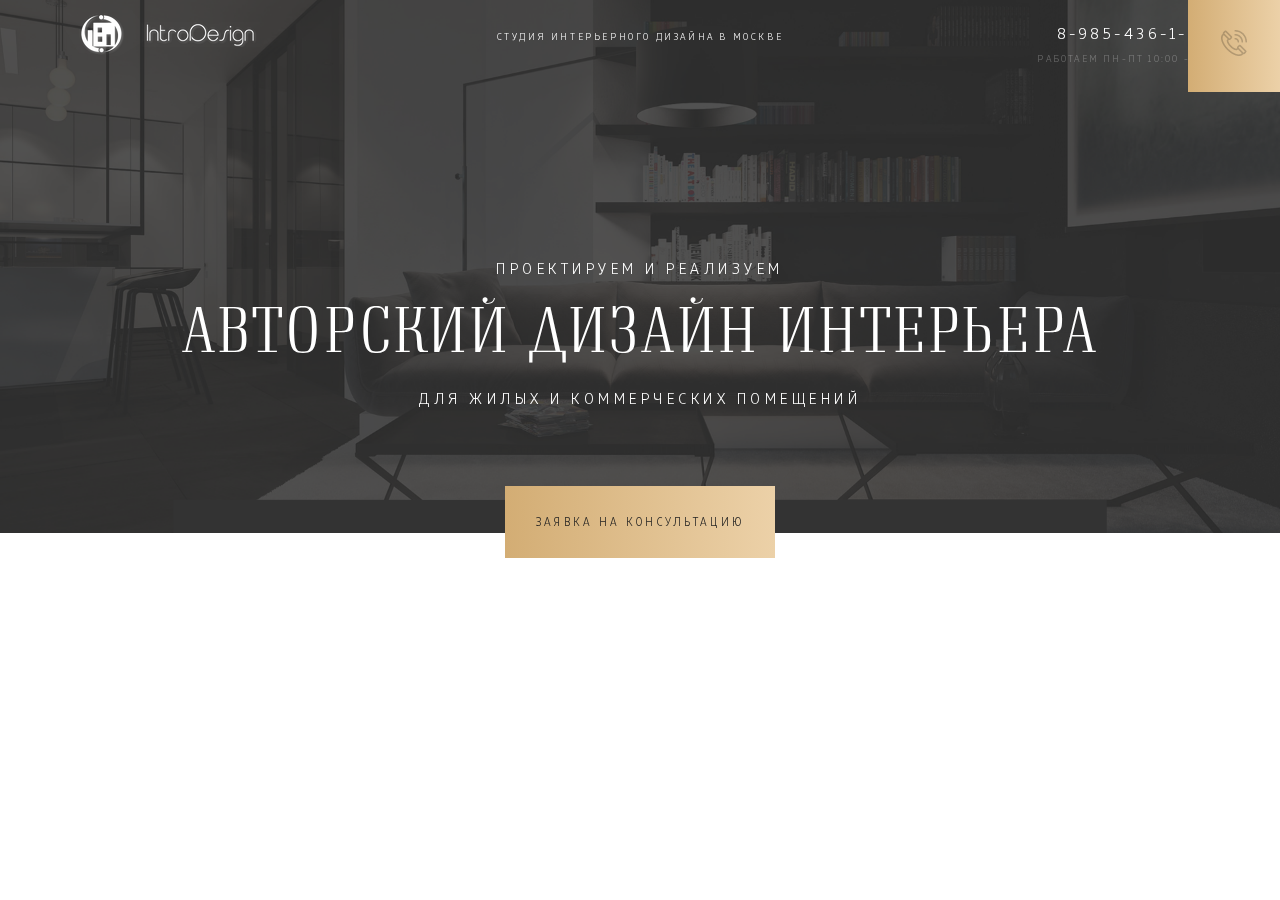
==== index.html @ 3e5c8cdc "Add files via upload" ====
<!DOCTYPE html>
<html lang="ru">
<head>
	<meta charset="UTF-8">
	<meta http-equiv="X-UA-Compatible" content="IE=edge">
	<meta name="viewport" content="width=device-width, initial-scale=1">
	<link rel="stylesheet" type="text/css" href="css/libs.min.css">
	<link rel="stylesheet" type="text/css" href="css/fonts.css">
	<link rel="stylesheet" type="text/css" href="css/main.css">  
    <title>Introdiz</title> 
    <!-- HTML5 Shim and Respond.js for IE8 support of HTML5 elements and media queries -->  
    <!-- Предупреждение: Respond.js не работает при просмотре страницы через файл:// -->  
    <!--[if lt IE 9]>
	<script src="https://oss.maxcdn.com/html5shiv/3.7.3/html5shiv.min.js"></script >
    <script src="https://oss.maxcdn.com/respond/1.4.2/respond.min.js"></script>
    <![endif]-->  
</head>
<body>
	
	<header class="header container-fluid">
		<div class="header__feedback">
			<a href="#">
				<img src="img/phone_icon.png" alt="Связь">
			</a>
		</div>
		<div class="container">
			<div class="row justify-content-between">
				<div class="col-md-3">
					<div class="header__logo">
						<img src="img/logo.png" alt="Логотип">
					</div>
				</div>
				<div class="col-md-4">
					<div class="header__company">
						<p>Студия интерьерного дизайна в Москве</p>
					</div>
				</div>
				<div class="col-md-3">
					<div class="header__info">
						<p class="header__info-phone">8-985-436-1-888</p>
						<p class="header__info-text">Работаем ПН-ПТ 10:00 - 19:00</p>
					</div>
				</div>
			</div>
		</div>
	</header>
	<main class="main">
		
		<section class="design">
			<div class="mask"></div>
			<div class="design__text">
				<p>Проектируем и реализуем</p>
				<h1>авторский дизайн интерьера</h1>
				<p>для жилых  и коммерческих  помещений</p>
				<a href="#">Заявка на консультацию</a>
			</div>
			<div class="design__slider">
				<div class="design__slider-item">
					<img src="img/slide-05.png" alt="Слайдер">
				</div>
				<div class="design__slider-item">
					<img src="img/slide-04.png" alt="Слайдер">
				</div>
				<div class="design__slider-item">
					<img src="img/slide-03.png" alt="Слайдер">
				</div>
				<div class="design__slider-item">
					<img src="img/slide-02.png" alt="Слайдер">
				</div>
				<div class="design__slider-item">
					<img src="img/slide-01.png" alt="Слайдер">
				</div>
			</div>
			
		</section>
	</main>
	<script src="js/libs.min.js"></script>
  	<script src="js/common.js"></script>
    <script>
    	new WOW().init();
    </script>
</body>
</html>
---- css/fonts.css ----
@font-face {
    font-family: 'neumannregular';
    src: url('../fonts/td-neumann-webfont.woff2') format('woff2'),
         url('../fonts/td-neumann-webfont.woff') format('woff'),
         url('../fonts/td-neumann-webfont.ttf') format('truetype');
    font-weight: normal;
    font-style: normal;

}

@font-face {
    font-family: 'neumannregular';
    src: url("../fonts/TD-Neumann.otf") format("opentype");
    font-weight: normal;
    font-style: normal;
}

@font-face {
    font-family: 'muller';
    src: url('../fonts/ofont.ru_Muller.ttf') format('truetype');
    font-weight: normal;
    font-style: normal;

}
---- css/main.css ----
/*Переменные начало
===================================================*/
/*Переменные конец
===================================================*/
body {
  font-family: 'muller', sans-serif;
  font-weight: 400;
}
/*Базовые настройки начало
===================================================*/
h1,
.h1,
h2,
.h2,
h3,
.h3,
h4,
.h4,
h5,
.h5,
h6,
.h6 {
  font-family: 'neumannregular', sans-serif;
}
h1,
.h1 {
  font-size: 52px;
  text-transform: uppercase;
}
h2,
.h2 {
  font-size: 32px;
}
h3,
.h3 {
  font-size: 24px;
}
h4,
.h4 {
  font-size: 25px;
}
h5,
.h5 {
  font-size: 12px;
}
h6,
.h6 {
  font-size: 16px;
}
.mask {
  position: absolute;
  width: 100%;
  height: 100%;
  left: 0;
  top: 0;
  background: rgba(0, 0, 0, 0.8);
}
/*ОБРАТНАЯ СВЯЗЬ
========================================================================*/
/*HEADER начало
========================================================================*/
.header {
  position: fixed;
  left: 0;
  top: 0;
  padding-top: 10px;
  color: #ffffff;
  z-index: 10;
}
.header__feedback {
  position: absolute;
  top: 0;
  right: 0;
}
.header__feedback a {
  display: block;
  position: relative;
  padding: 30px 33px;
  z-index: 100;
  background: -webkit-gradient(linear, left top, right top, from(#d3ad74), to(#ecd1a8));
  background: -webkit-linear-gradient(left, #d3ad74 0%, #ecd1a8 100%);
  background: -o-linear-gradient(left, #d3ad74 0%, #ecd1a8 100%);
  background: linear-gradient(to right, #d3ad74 0%, #ecd1a8 100%);
}
.header__feedback a:hover {
  background: -webkit-gradient(linear, left top, right top, from(#d3ad74), to(#d3ad74));
  background: -webkit-linear-gradient(left, #d3ad74 0%, #d3ad74 100%);
  background: -o-linear-gradient(left, #d3ad74 0%, #d3ad74 100%);
  background: linear-gradient(to right, #d3ad74 0%, #d3ad74 100%);
}
.header__logo {
  display: -webkit-box;
  display: -webkit-flex;
  display: -ms-flexbox;
  display: flex;
  -webkit-box-align: center;
  -webkit-align-items: center;
      -ms-flex-align: center;
          align-items: center;
}
.header__company {
  padding-top: 19px;
  font-size: 10px;
  text-align: center;
  text-transform: uppercase;
  letter-spacing: 2.6px;
}
.header__info {
  padding-top: 10px;
  text-align: right;
}
.header__info-phone {
  font-size: 17px;
  text-transform: uppercase;
  letter-spacing: 3.5px;
}
.header__info-text {
  padding-top: 5px;
  font-size: 10px;
  opacity: 0.3;
  text-transform: uppercase;
  letter-spacing: 2.2px;
  color: #f8f8f8;
}
/*HEADER конец
===================================================*/
/*MAIN начало
===================================================*/
.design {
  position: relative;
}
.design__text {
  position: absolute;
  padding-top: 256px;
  width: 100%;
  height: 100%;
  top: 0;
  height: 0;
  text-align: center;
  color: #ffffff;
  z-index: 100;
}
.design__text p {
  margin-bottom: 18px;
  font-size: 16px;
  font-weight: 400;
  text-transform: uppercase;
  letter-spacing: 4.5px;
}
.design__text h1 {
  margin-bottom: 26px;
  letter-spacing: 2.2px;
}
.design__text a {
  display: inline-block;
  margin-top: 58px;
  padding: 27px 31px;
  background: -webkit-gradient(linear, left top, right top, from(#d3ad74), to(#ecd1a8));
  background: -webkit-linear-gradient(left, #d3ad74 0%, #ecd1a8 100%);
  background: -o-linear-gradient(left, #d3ad74 0%, #ecd1a8 100%);
  background: linear-gradient(to right, #d3ad74 0%, #ecd1a8 100%);
  color: #1f1f1f;
  font-size: 12px;
  text-transform: uppercase;
  letter-spacing: 3.3px;
}
.design__text a:hover {
  background: -webkit-gradient(linear, left top, right top, from(#d3ad74), to(#d3ad74));
  background: -webkit-linear-gradient(left, #d3ad74 0%, #d3ad74 100%);
  background: -o-linear-gradient(left, #d3ad74 0%, #d3ad74 100%);
  background: linear-gradient(to right, #d3ad74 0%, #d3ad74 100%);
}
.design__slider {
  width: 100%;
}
/*MAIN конец
===================================================*/
/*Базовые настройки конец
===================================================*/
/*MEDIA-запросы начало
===============================================================================*/
@media (min-width: 1200px) {
  .container {
    max-width: 1200px!important;
  }
}
/*MEDIA-запросы конец
===============================================================================*/
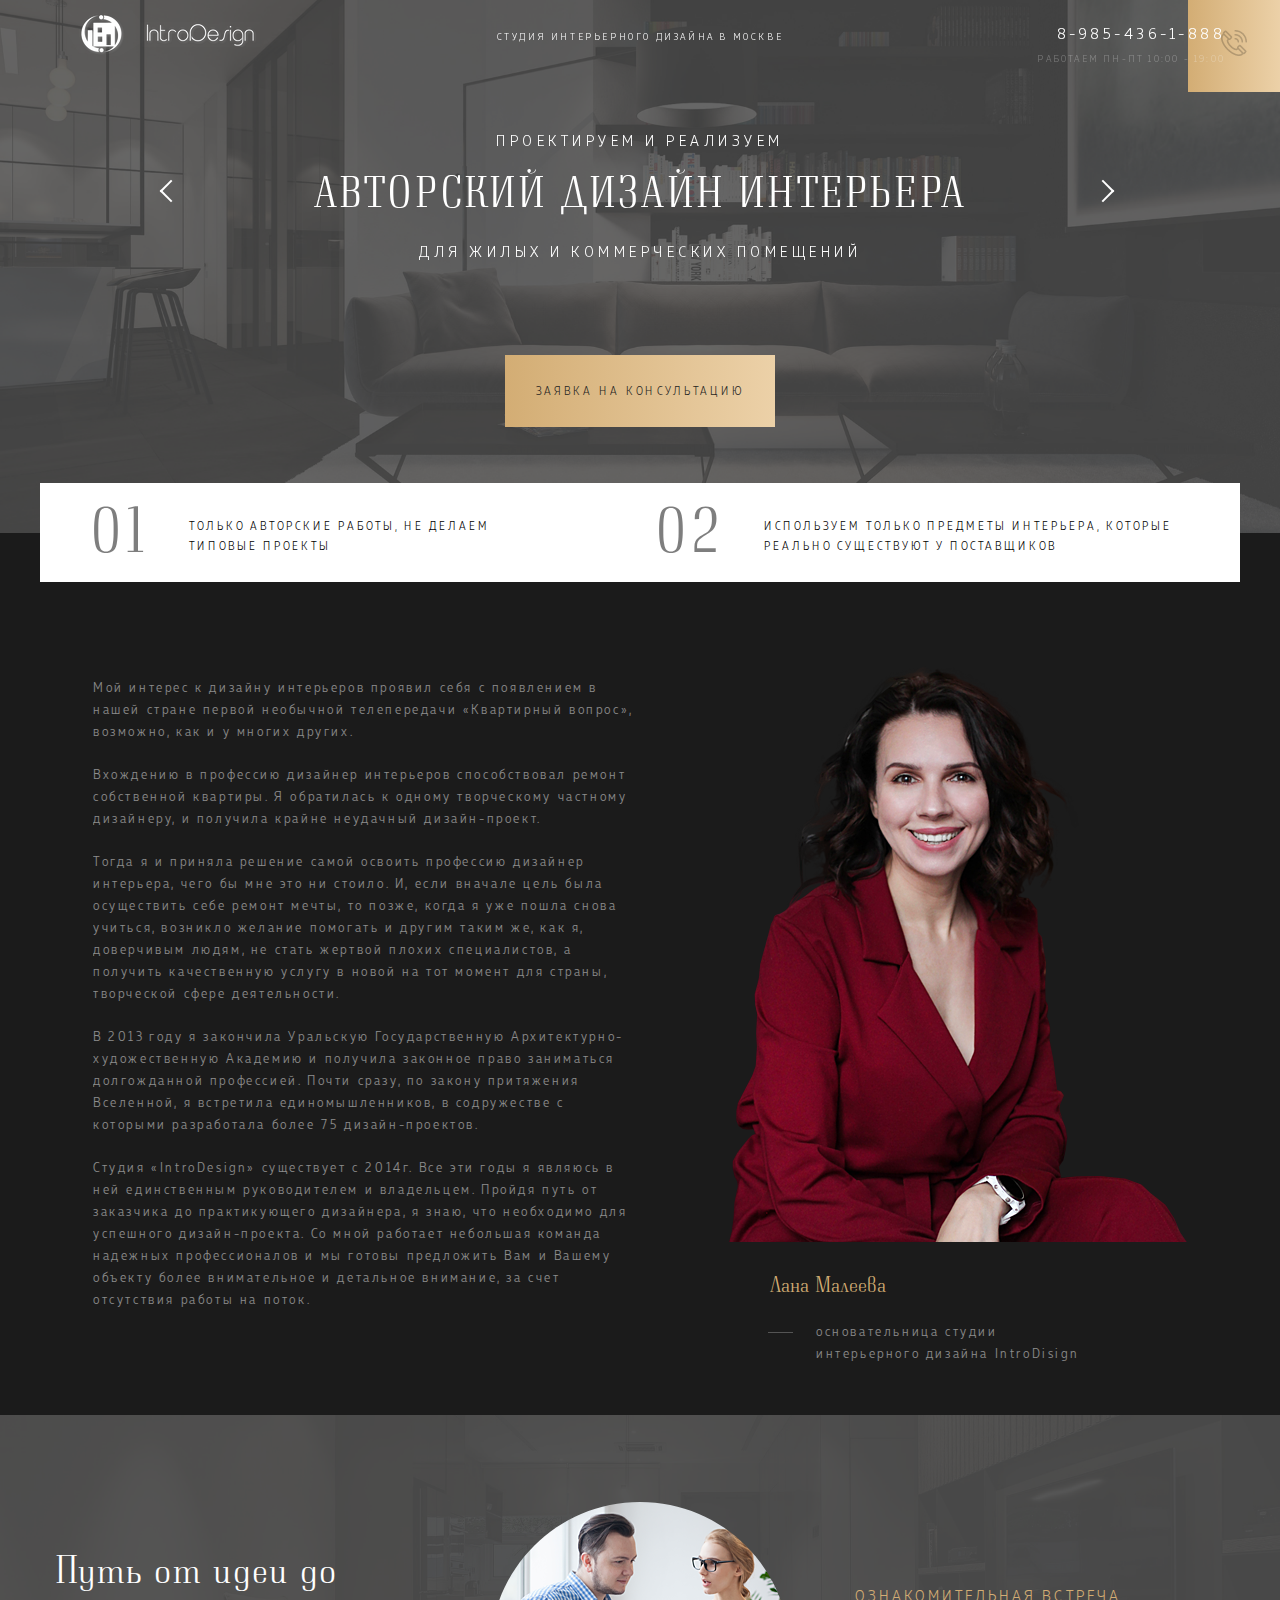
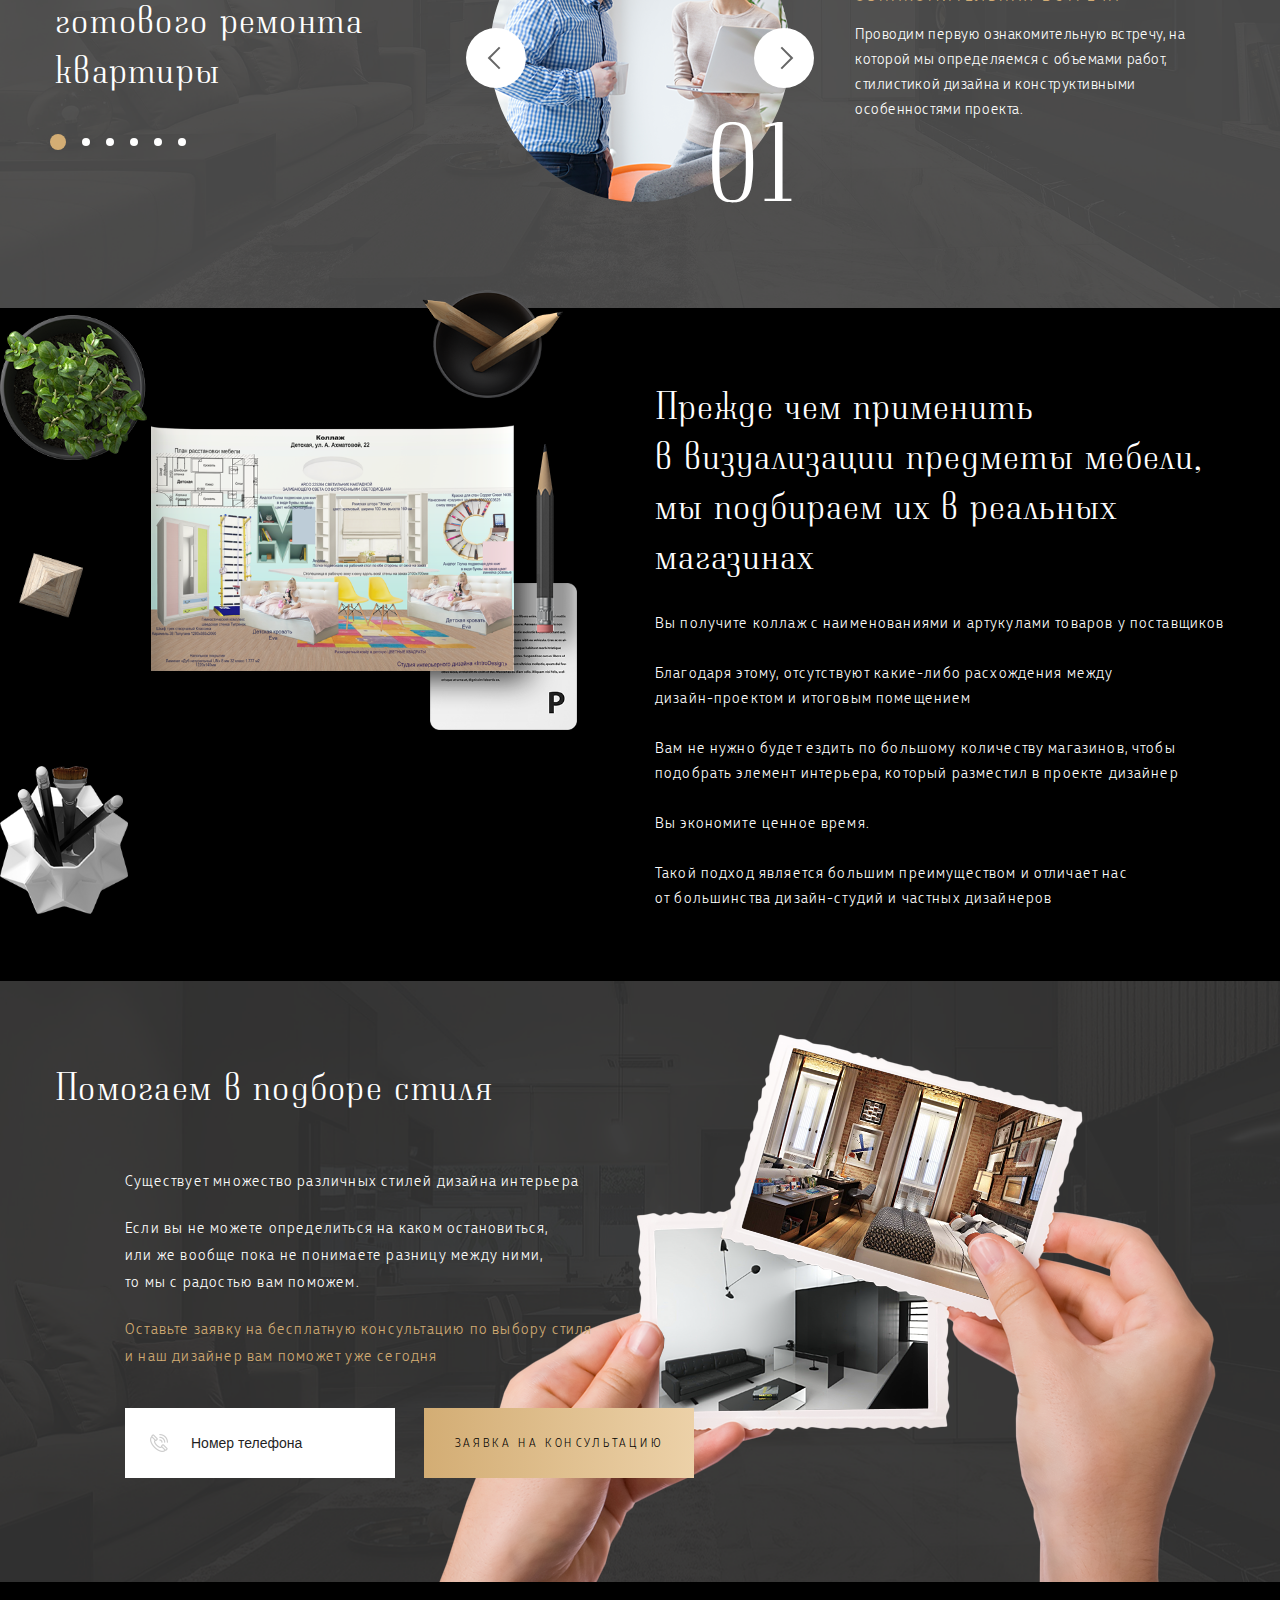
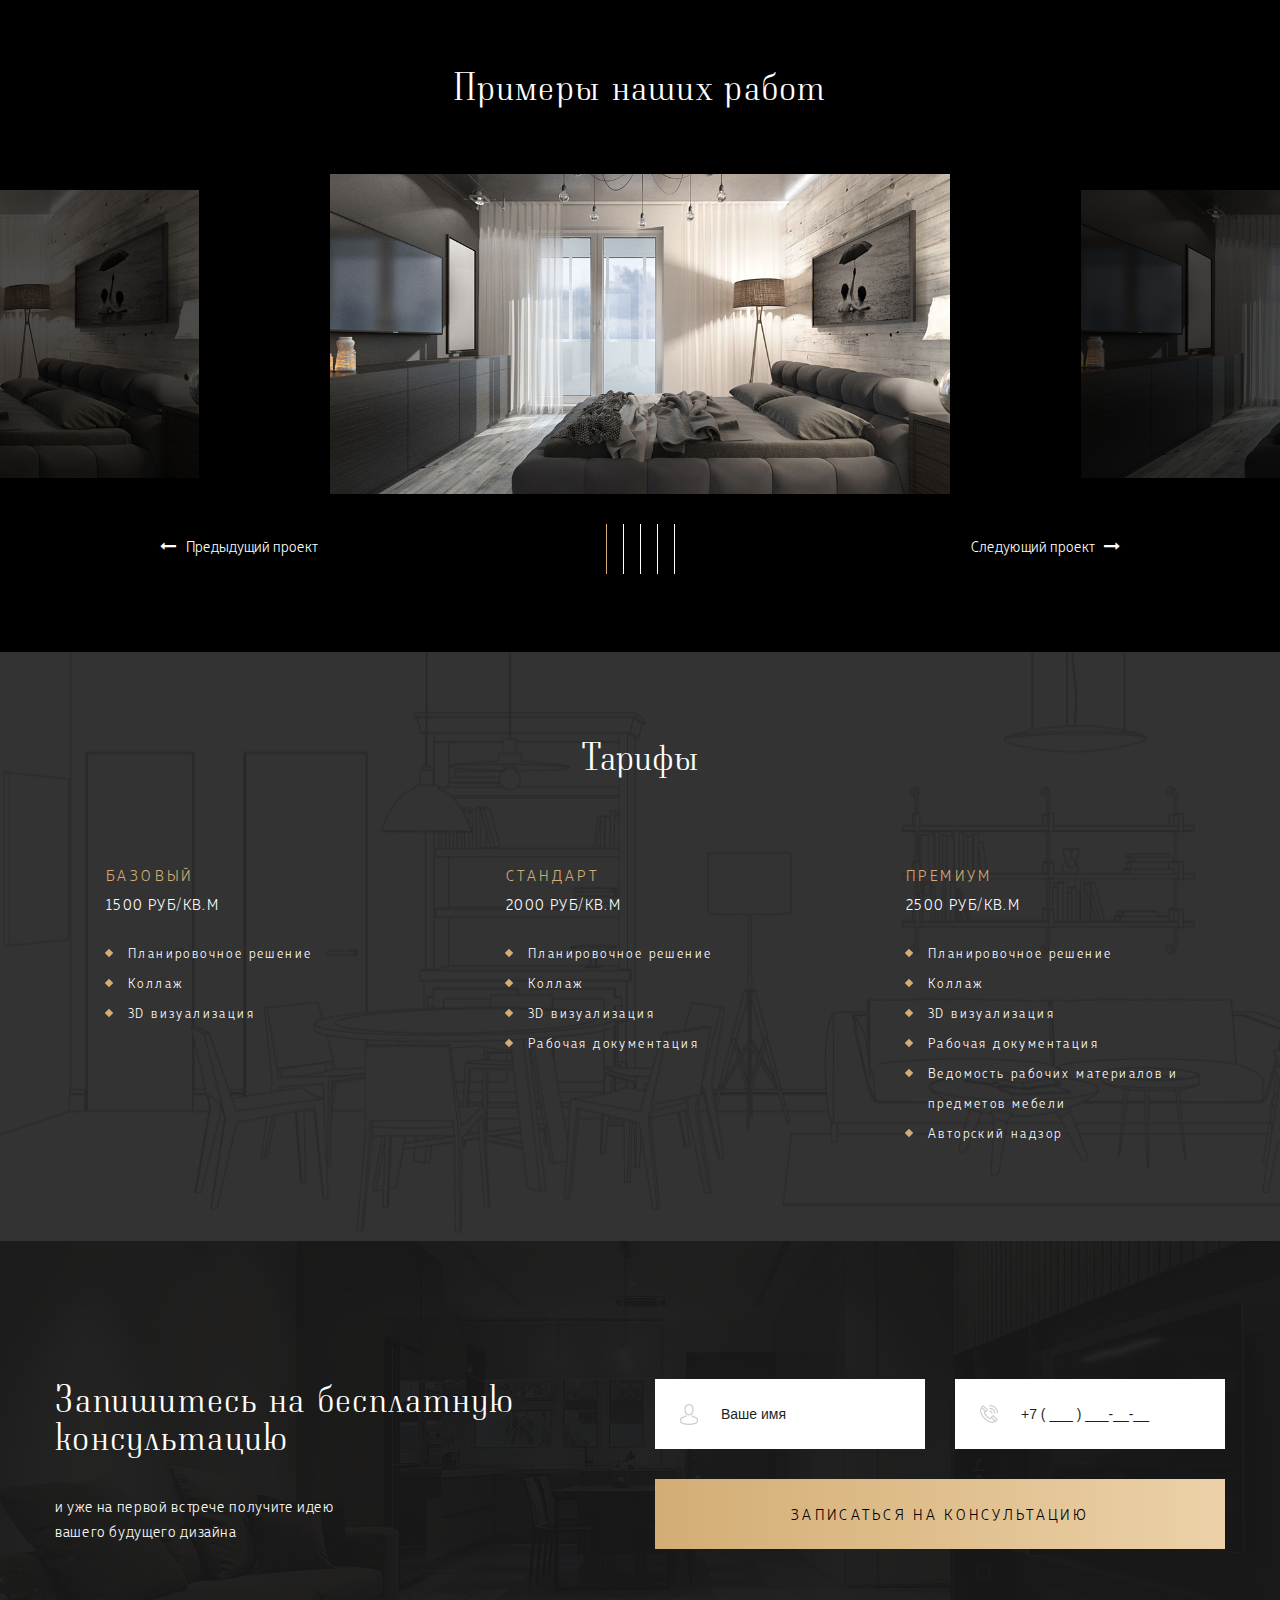
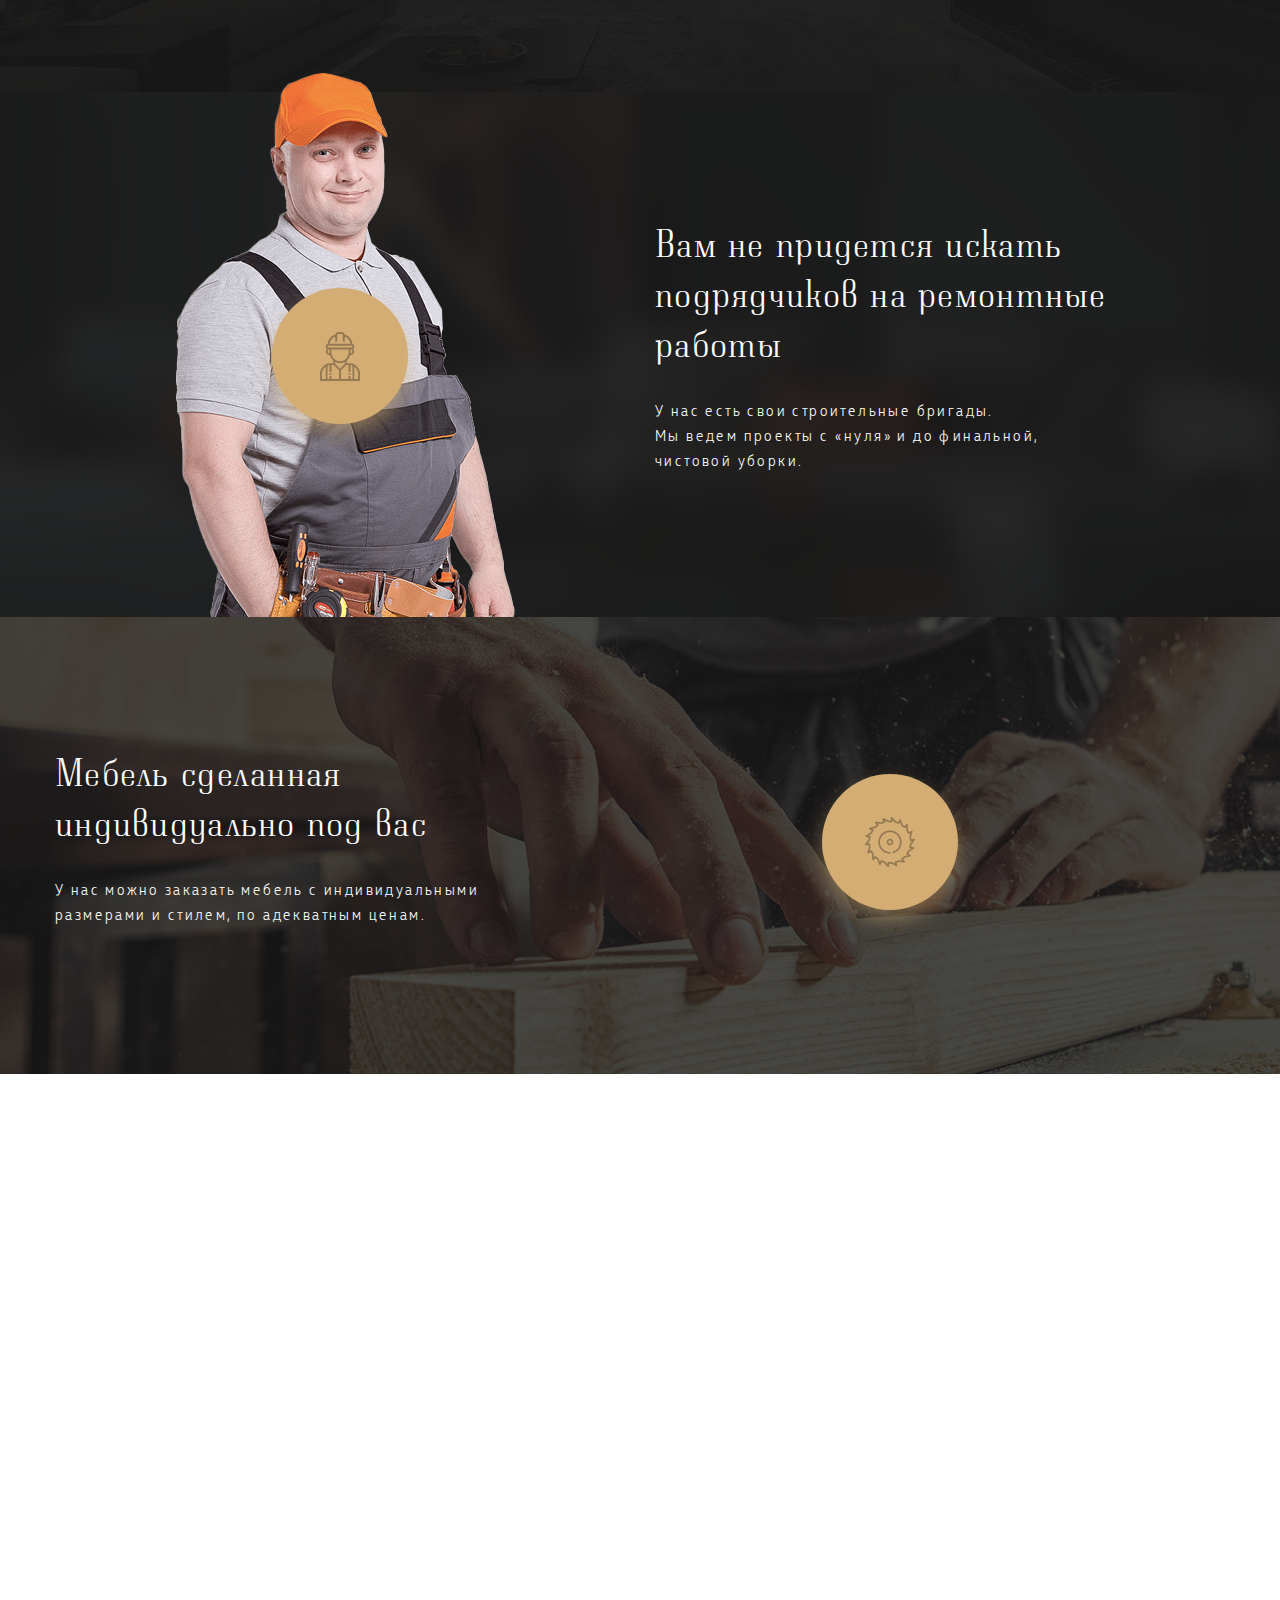
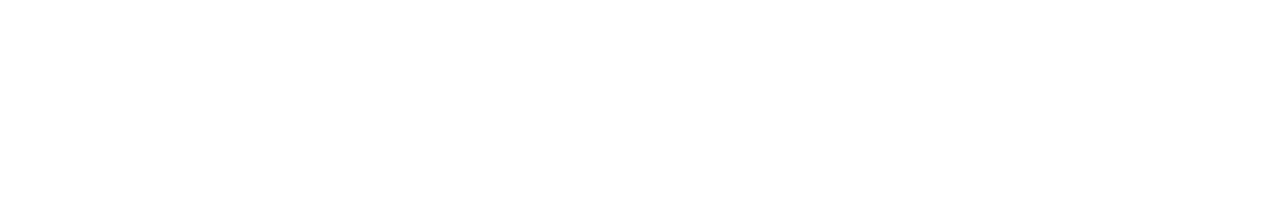
==== commit a8ad6c24: "Add files via upload" ====
--- a/index.html
+++ b/index.html
@@ -25,17 +25,17 @@
 		</div>
 		<div class="container">
 			<div class="row justify-content-between">
-				<div class="col-md-3">
+				<div class="col-md-3 col-sm-12">
 					<div class="header__logo">
 						<img src="img/logo.png" alt="Логотип">
 					</div>
 				</div>
-				<div class="col-md-4">
+				<div class="col-lg-4 col-md-5 col-sm-12">
 					<div class="header__company">
 						<p>Студия интерьерного дизайна в Москве</p>
 					</div>
 				</div>
-				<div class="col-md-3">
+				<div class="col-lg-3 col-md-4 col-sm-12">
 					<div class="header__info">
 						<p class="header__info-phone">8-985-436-1-888</p>
 						<p class="header__info-text">Работаем ПН-ПТ 10:00 - 19:00</p>
@@ -45,15 +45,18 @@
 		</div>
 	</header>
 	<main class="main">
-		
 		<section class="design">
-			<div class="mask"></div>
+			<!-- <div class="mask"></div> -->
 			<div class="design__text">
 				<p>Проектируем и реализуем</p>
 				<h1>авторский дизайн интерьера</h1>
 				<p>для жилых  и коммерческих  помещений</p>
+			</div>
+			<div class="design__application">
 				<a href="#">Заявка на консультацию</a>
 			</div>
+			<div class="slider__left"></div>
+			<div class="slider__right"></div>
 			<div class="design__slider">
 				<div class="design__slider-item">
 					<img src="img/slide-05.png" alt="Слайдер">
@@ -71,9 +74,374 @@
 					<img src="img/slide-01.png" alt="Слайдер">
 				</div>
 			</div>
-			
+		</section>
+		<section class="principe">
+			<div class="container">
+				<div class="row">
+					<div class="principe__item col-lg-6 col-md-12">
+						<p class="principe__item-title">01</p>
+						<p class="principe__item-text">Только авторские работы, не делаем<br> 
+					                типовые проекты</p>
+					</div>
+					<div class="principe__item col-lg-6 col-md-12">
+						<p class="principe__item-title">02</p>
+						<p class="principe__item-text">Используем только предметы интерьера, которые<br> 
+						реально существуют у поставщиков</p>
+					</div>
+				</div>
+			</div>
+		</section>
+		<section class="founder">
+			<div class="founder__item itemFirst">
+				<div class="founder__item-text">
+					<p>Мой интерес к дизайну интерьеров проявил себя с появлением в нашей стране первой необычной телепередачи «Квартирный вопрос», возможно, 
+					как и у многих других.</p>
+					<p>Вхождению в профессию дизайнер интерьеров способствовал ремонт собственной квартиры. Я обратилась к одному творческому частному дизайнеру, и получила крайне неудачный дизайн-проект.</p>
+					<p>Тогда я и приняла решение самой освоить профессию дизайнер интерьера, чего бы мне это ни стоило. И, если вначале цель была осуществить себе ремонт мечты, то позже, когда я уже пошла снова учиться, возникло желание помогать и другим таким же, как я, доверчивым людям, не стать жертвой плохих специалистов, а получить качественную услугу в новой на тот момент для страны, творческой сфере деятельности.</p>
+					<p>В 2013 году я закончила Уральскую Государственную Архитектурно-художественную Академию и получила законное право заниматься долгожданной профессией. Почти сразу, по закону притяжения Вселенной, я встретила единомышленников, в содружестве с которыми разработала более 75 дизайн-проектов.</p>
+					<p>Студия «IntroDesign» существует с 2014г. Все эти годы я являюсь в ней единственным руководителем и владельцем. Пройдя путь от заказчика 
+					до практикующего дизайнера, я знаю, что необходимо для успешного дизайн-проекта. Со мной работает небольшая команда надежных профессионалов и мы готовы предложить Вам и Вашему объекту более внимательное и детальное внимание, за счет отсутствия работы на поток.</p>
+				</div>
+			</div>
+			<div class="founder__item itemSecond">
+					<div class="founder__item-boss">
+						<h5 class="founder__item-boss-title">Лана Малеева</h5>
+						<p class="founder__item-boss-text">
+							основательница студии<br>
+							интерьерного дизайна IntroDisign
+						</p>
+					</div>
+					<div>
+						<img src="img/women.png" alt="Основатель">
+					</div>
+			</div>
+		</section>
+		<section class="way">
+			<div class="container">
+				<div class="row">
+					<div class="col-md-4">
+						<div class="way__step">
+								<h2 class="way__step-text">Путь от идеи до готового ремонта квартиры</h2>
+							</div>	
+					</div>
+					<div class="col-md-4">
+						<div class="way__slider">
+							<div class="way__slider-left"></div>
+							<div class="way__slider-right"></div>
+							<div class="way__slider-count">
+								<span>0</span><span class="way__slider-count-number">1</span>
+							</div>
+							<div class="way__slider-box">
+								<div class="way__slider-item">
+									<img src="img/img1.png" alt="Ремонт">
+								</div>
+								<div class="way__slider-item">
+									<img src="img/img2.png" alt="Ремонт">
+								</div>
+								<div class="way__slider-item">
+									<img src="img/img3.png" alt="Ремонт">
+								</div>
+								<div class="way__slider-item">
+									<img src="img/img4.png" alt="Ремонт">
+								</div>
+								<div class="way__slider-item">
+									<img src="img/img5.png" alt="Ремонт">
+								</div>
+								<div class="way__slider-item">
+									<img src="img/img6.png" alt="Ремонт">
+								</div>
+							</div>
+						</div>
+					</div>
+					<div class="col-md-4">
+						<div class="way__description">
+							<p class="way__description-title">Ознакомительная встреча</p>
+							<p class="way__description-text">Проводим первую ознакомительную встречу, на которой мы определяемся с объемами работ, стилистикой дизайна и конструктивными особенностями проекта.</p>
+						</div>					
+					</div>
+				</div>
+			</div>
+		</section>
+		<section class="visualization">
+			<div class="visualization__elemOne">
+				<div class="visualization__elemOne-plant">
+					<img src="img/Plant.png" alt="Цветок">
+				</div>
+				<div class="visualization__elemOne-piramid">
+					<img src="img/Piramid.png" alt="Пирамида">
+				</div>
+				<div class="visualization__elemOne-cup1">
+					<img src="img/Pencil_cup_2.png" alt="Пенал">
+				</div>
+				<div class="visualization__elemOne-cup2">
+					<img src="img/Pencil_cup.png" alt="Пенал">
+				</div>
+				<div class="visualization__elemOne-img">
+					<div class="visualization__elemOne-img-square">
+						<img src="img/Square.png" alt="Square">
+					</div>
+					<div class="visualization__elemOne-img-pencil">
+						<img src="img/Little_black_pencil.png" alt="Карандаш">
+					</div>
+					<img src="img/Design.png" alt="Paper">
+				</div>
+			</div>
+			<div class="visualization__elemTwo">
+				<h2 class="visualization__elemTwo-title">Прежде чем применить<br>
+				в визуализации предметы мебели,<br> 
+				мы подбираем их в реальных<br> 
+				магазинах</h2>	
+				<div class="visualization__elemTwo-text">
+					<p>Вы получите коллаж с наименованиями и артукулами товаров у поставщиков</p>
+					<p>Благодаря этому, отсутствуют какие-либо расхождения между<br> дизайн-проектом и итоговым помещением</p>
+					<p>Вам не нужно будет ездить по большому количеству магазинов, чтобы<br> подобрать элемент интерьера, который разместил в проекте дизайнер</p>
+					<p>Вы экономите ценное время.</p>
+					<p>Такой подход является большим преимуществом и отличает нас<br>
+					от большинства дизайн-студий и частных дизайнеров</p>
+				</div>								
+			</div>
+		</section>
+		<section class="style">
+			<div class="style__foto">
+				<img src="img/img_hand.png" alt="Руки">
+			</div>
+			<div class="container">
+				<h2 class="style__title">Помогаем в подборе стиля</h2>
+				<div class="style__info">
+					<div class="style__info-text">
+						<p>Существует множество различных стилей дизайна интерьера</p>
+						<p>Если вы не можете определиться на каком остановиться,<br> 
+						или же вообще пока не понимаете разницу между ними,<br> 
+						то мы с радостью вам поможем.</p>
+						<p>Оставьте заявку на бесплатную консультацию по выбору стиля<br> 
+						и наш дизайнер вам поможет уже сегодня</p>
+					</div>
+					<form class="style__info-form" action="#" method="post">
+						<input class="style__info-form-object" type="text" name="text" placeholder="Номер телефона">
+						<button class="style__info-form-search">Заявка на консультацию</button>
+					</form>
+				</div>
+		</section>
+		<section class="work">
+			<h2 class="work__title">Примеры наших работ</h2>
+			<div class="work__slider">
+				<div class="work__sliderBox">
+					<div class="work__slider-elem">
+						<img src="img/img.png" alt="Работы">
+					</div>
+					<div class="work__slider-elem">
+						<img src="img/img.png" alt="Работы">
+					</div>
+					<div class="work__slider-elem">
+						<img src="img/img.png" alt="Работы">
+					</div>
+					<div class="work__slider-elem">
+						<img src="img/img.png" alt="Работы">
+					</div>
+					<div class="work__slider-elem">
+						<img src="img/img.png" alt="Работы">
+					</div>
+				</div>
+			</div>
+			<div class="container">
+				<div class="row justify-content-between">
+					<div class="work__slider-left">
+						<p><i class="fa fa-long-arrow-left" aria-hidden="true"></i><span>Предыдущий проект</span></p>
+					</div>
+					<div class="work__slider-right">
+						<p><span>Следующий проект</span><i class="fa fa-long-arrow-right" aria-hidden="true"></i></p>
+					</div>
+				</div>
+			</div>
+		</section>
+		<section class="tariff">
+			<div class="container">
+				<h2 class="tariff__title">Тарифы</h2>
+				<div class="row">
+					<div class="col-md-4">
+						<div class="tariff__class">
+							<div class="tariff__class-title">
+								<p>БАЗОВЫЙ</p>
+							</div>
+							<div class="tariff__class-price">
+								<p>1500 РУБ/КВ.М</p>
+							</div>
+							<div class="tariff__class-list">
+								<ul>
+									<li class="tariff__class-list-item">
+										<p>Планировочное решение</p>
+									</li>
+									<li class="tariff__class-list-item">
+										<p>Коллаж</p>
+									</li>
+									<li class="tariff__class-list-item">
+										<p>3D визуализация</p>
+									</li>
+								</ul>
+							</div>
+						</div>
+					</div>
+					<div class="col-md-4">
+						<div class="tariff__class">
+							<div class="tariff__class-title">
+								<p>СТАНДАРТ</p>
+							</div>
+							<div class="tariff__class-price">
+								<p>2000 РУБ/КВ.М</p>
+							</div>
+							<div class="tariff__class-list">
+								<ul>
+									<li class="tariff__class-list-item">
+										<p>Планировочное решение</p>
+									</li>
+									<li class="tariff__class-list-item">
+										<p>Коллаж</p>
+									</li>
+									<li class="tariff__class-list-item">
+										<p>3D визуализация</p>
+									</li>
+									<li class="tariff__class-list-item">
+										<p>Рабочая документация</p>
+									</li>
+								</ul>
+							</div>
+						</div>
+					</div>
+					<div class="col-md-4">
+						<div class="tariff__class">
+							<div class="tariff__class-title">
+								<p>ПРЕМИУМ</p>
+							</div>
+							<div class="tariff__class-price">
+								<p>2500 РУБ/КВ.М</p>
+							</div>
+							<div class="tariff__class-list">
+								<ul>
+									<li class="tariff__class-list-item">
+										<p>Планировочное решение</p>
+									</li>
+									<li class="tariff__class-list-item">
+										<p>Коллаж</p>
+									</li>
+									<li class="tariff__class-list-item">
+										<p>3D визуализация</p>
+									</li>
+									<li class="tariff__class-list-item">
+										<p>Рабочая документация</p>
+									</li>
+									<li class="tariff__class-list-item">
+										<p>Ведомость рабочих материалов и предметов мебели</p>
+									</li>
+									<li class="tariff__class-list-item">
+										<p>Авторский надзор</p>
+									</li>
+								</ul>
+							</div>
+						</div>
+					</div>
+				</div>
+			</div>
+		</section>
+		<section class="record">
+			<div class="container">
+				<div class="row">
+					<div class="col-md-6">
+						<div class="record__info">
+							<div class="record__info-title">
+								<h2>Запишитесь на бесплатную 
+								консультацию</h2>
+							</div>
+							<div class="record__info-text">
+								<p>и уже на первой встрече получите идею<br> 
+								вашего будущего дизайна</p>
+							</div>
+						</div>
+					</div>
+					<div class="col-md-6">
+						<form action="" class="record__form" action="#" method="post">
+							<div class="row">
+								<div class="col-lg-6 col-md-12">
+									<input class="record__form-item name" type="text" name="name" placeholder="Ваше имя">
+								</div>
+								<div class="col-lg-6 col-md-12">							
+									<input class="record__form-item phone" type="text" type="tel" name="tel" placeholder="+7 ( ___ ) ___-__-__">
+								</div>
+							</div>
+							<div class="row">
+								<div class="col-12">
+									<button class="record__form-item button">Записаться на консультацию</button>
+								</div>
+							</div>
+						</form>
+					</div>
+				</div>
+			</div>
+		</section>
+		<section class="repair">
+			<div class="container">
+				<div class="row">
+					<div class="col-lg-4 offset-lg-1 col-md-6 offset-md-0">
+						<div class="repair__foto">
+							<div class="repair__foto-working">
+								<img src="img/photo.png" alt="Лейбл">
+							</div>
+							<div class="repair__foto-sign">
+								<img src="img/Forma_1.png" alt="Лейбл">
+							</div>
+						</div>
+					</div>
+					<div class=" offset-lg-1 col-md-6 offset-md-0">
+						<div class="repair__info">
+							<div class="repair__info-title">
+								<h2>Вам не придется искать 
+								подрядчиков на ремонтные 
+								работы</h2>
+							</div>
+							<div class="repair__info-text">
+								<p>У нас есть свои строительные бригады.<br> 
+								Мы ведем проекты с «нуля» и до финальной,<br> 
+								чистовой уборки.</p>
+							</div>
+						</div>
+					</div>
+				</div>
+			</div>
+		</section>
+		<section class="furniture">
+			<div class="container">
+				<div class="row">
+					<div class="col-lg-5 col-md-6">
+						<div class="furniture__title">
+							<h2>Мебель сделанная индивидуально под вас</h2>
+						</div>
+						<div class="furniture__text">
+							<p>У нас можно заказать мебель с индивидуальными 
+							размерами и стилем, по адекватным ценам.</p>
+						</div>
+					</div>
+					<div class="col-lg-7 col-md-6">
+						<div class="furniture__sign">
+							<img src="img/Shape_1.png" alt="Знак">
+						</div>
+					</div>
+				</div>
+			</div>
+		</section>
+		<section id="map" class="map">
+			<div class="map__popup"></div>
+			<div class="map__info">
+				<h2 class="map__info-title">Мы находимся</h2>
+				<p class="map__info-text">г.Москва Пр-кт Мира д. 95<br>
+				   Тел. 8-985-436-1-888<br>
+				   Эл.почта - <a href="#">introdiz@mail.ru</a><br></p>
+				<h2 class="map__info-title">Остались вопросы?</h2>
+				<p>Задайте их через фотрму обратной связи</p>
+				<button class="map__info-feedback">Задать вопрос</button>
+				<i class="fa fa-times map__info-close" aria-hidden="true"></i>
+			</div>
 		</section>
 	</main>
+	<script src="https://api-maps.yandex.ru/2.1/?lang=ru_RU" type="text/javascript"></script>
 	<script src="js/libs.min.js"></script>
   	<script src="js/common.js"></script>
     <script>
--- a/css/main.css
+++ b/css/main.css
@@ -41,22 +41,21 @@
 }
 h5,
 .h5 {
-  font-size: 12px;
+  font-size: 18px;
 }
 h6,
 .h6 {
   font-size: 16px;
 }
-.mask {
-  position: absolute;
-  width: 100%;
-  height: 100%;
-  left: 0;
-  top: 0;
-  background: rgba(0, 0, 0, 0.8);
-}
-/*ОБРАТНАЯ СВЯЗЬ
-========================================================================*/
+input,
+select,
+button {
+  border: 0;
+  outline: none;
+  border-image-width: 0;
+}
+/*Базовые настройки конец
+===================================================*/
 /*HEADER начало
 ========================================================================*/
 .header {
@@ -65,7 +64,9 @@
   top: 0;
   padding-top: 10px;
   color: #ffffff;
-  z-index: 10;
+  z-index: 100;
+  -webkit-box-sizing: border-box;
+          box-sizing: border-box;
 }
 .header__feedback {
   position: absolute;
@@ -74,7 +75,6 @@
 }
 .header__feedback a {
   display: block;
-  position: relative;
   padding: 30px 33px;
   z-index: 100;
   background: -webkit-gradient(linear, left top, right top, from(#d3ad74), to(#ecd1a8));
@@ -123,22 +123,65 @@
   color: #f8f8f8;
 }
 /*HEADER конец
-===================================================*/
+===================================================================*/
 /*MAIN начало
+====================================================================*/
+/*DESIGN начало
 ===================================================*/
 .design {
   position: relative;
+  overflow: hidden;
+  background: rgba(0, 0, 0, 0.7);
+}
+.design .slider__left,
+.design .slider__right {
+  position: absolute;
+  width: 80px;
+  height: 80px;
+  top: 38%;
+  cursor: pointer;
+  z-index: 50;
+}
+.design .slider__left {
+  left: 14%;
+}
+.design .slider__left:after {
+  position: absolute;
+  content: "";
+  width: 16px;
+  height: 16px;
+  left: 35px;
+  top: 28px;
+  border-left: 2px solid #ffffff;
+  border-bottom: 2px solid #ffffff;
+  -webkit-transform: rotate(45deg);
+      -ms-transform: rotate(45deg);
+          transform: rotate(45deg);
+}
+.design .slider__right {
+  right: 14%;
+}
+.design .slider__right:after {
+  position: absolute;
+  content: "";
+  width: 16px;
+  height: 16px;
+  left: 23px;
+  top: 28px;
+  border-left: 2px solid #ffffff;
+  border-bottom: 2px solid #ffffff;
+  -webkit-transform: rotate(-135deg);
+      -ms-transform: rotate(-135deg);
+          transform: rotate(-135deg);
 }
 .design__text {
   position: absolute;
-  padding-top: 256px;
   width: 100%;
-  height: 100%;
-  top: 0;
+  top: 36%;
   height: 0;
   text-align: center;
   color: #ffffff;
-  z-index: 100;
+  z-index: 10;
 }
 .design__text p {
   margin-bottom: 18px;
@@ -151,9 +194,16 @@
   margin-bottom: 26px;
   letter-spacing: 2.2px;
 }
-.design__text a {
+.design__application {
+  position: absolute;
+  width: 100%;
+  text-align: center;
+  left: 0;
+  bottom: 20%;
+  z-index: 10;
+}
+.design__application a {
   display: inline-block;
-  margin-top: 58px;
   padding: 27px 31px;
   background: -webkit-gradient(linear, left top, right top, from(#d3ad74), to(#ecd1a8));
   background: -webkit-linear-gradient(left, #d3ad74 0%, #ecd1a8 100%);
@@ -163,8 +213,10 @@
   font-size: 12px;
   text-transform: uppercase;
   letter-spacing: 3.3px;
-}
-.design__text a:hover {
+  z-index: 10;
+}
+.design__application a:hover {
+  text-decoration: none;
   background: -webkit-gradient(linear, left top, right top, from(#d3ad74), to(#d3ad74));
   background: -webkit-linear-gradient(left, #d3ad74 0%, #d3ad74 100%);
   background: -o-linear-gradient(left, #d3ad74 0%, #d3ad74 100%);
@@ -172,11 +224,841 @@
 }
 .design__slider {
   width: 100%;
-}
+  max-height: 688px;
+}
+/*DESIGN конец
+===================================================*/
+/*PRINCIPE начало
+===================================================*/
+.principe {
+  position: relative;
+  margin-top: -50px;
+  color: #000000;
+  font-size: 12px;
+  line-height: 20px;
+  text-transform: uppercase;
+  letter-spacing: 3px;
+  z-index: 30;
+}
+.principe__item {
+  display: -webkit-box;
+  display: -webkit-flex;
+  display: -ms-flexbox;
+  display: flex;
+  -webkit-box-align: center;
+  -webkit-align-items: center;
+      -ms-flex-align: center;
+          align-items: center;
+  padding-top: 19px;
+  padding-bottom: 26px;
+  background: #ffffff;
+}
+.principe__item:first-child {
+  padding-left: 50px;
+}
+.principe__item-title {
+  margin-right: 40px;
+  font-size: 52px;
+  opacity: 0.5;
+  text-transform: uppercase;
+  font-family: 'neumannregular', sans-serif;
+}
+.principe__item-text {
+  margin-top: 14px;
+}
+/*PRINCIPE конец
+===================================================*/
+/*FOUNDER начало
+===================================================*/
+.founder {
+  display: -webkit-box;
+  display: -webkit-flex;
+  display: -ms-flexbox;
+  display: flex;
+  -webkit-flex-wrap: wrap;
+      -ms-flex-wrap: wrap;
+          flex-wrap: wrap;
+  margin-top: -49px;
+  padding-top: 133px;
+  background: #1b1b1b;
+}
+.founder .itemFirst {
+  padding-top: 10px;
+  display: -webkit-box;
+  display: -webkit-flex;
+  display: -ms-flexbox;
+  display: flex;
+  -webkit-box-pack: end;
+  -webkit-justify-content: flex-end;
+      -ms-flex-pack: end;
+          justify-content: flex-end;
+  width: 50%;
+}
+.founder .itemSecond {
+  display: -webkit-box;
+  display: -webkit-flex;
+  display: -ms-flexbox;
+  display: flex;
+  -webkit-box-pack: start;
+  -webkit-justify-content: flex-start;
+      -ms-flex-pack: start;
+          justify-content: flex-start;
+  width: 40%;
+  margin-left: 70px;
+}
+.founder__item {
+  position: relative;
+}
+.founder__item-text {
+  width: 557px;
+  padding-left: 10px;
+  opacity: 0.5;
+  color: #ffffff;
+  font-size: 14px;
+  line-height: 22px;
+  letter-spacing: 2.6px;
+}
+.founder__item-text p {
+  margin-bottom: 21px;
+}
+.founder__item-boss {
+  position: absolute;
+  padding-top: 32px;
+  padding-left: 60px;
+  padding-bottom: 51px;
+  width: 100%;
+  left: 0;
+  bottom: 0;
+  background: #1b1b1b;
+}
+.founder__item-boss-title {
+  margin-bottom: 25px;
+  color: #d3ad74;
+}
+.founder__item-boss-text {
+  position: relative;
+  margin-left: 46px;
+  opacity: 0.5;
+  color: #ffffff;
+  font-size: 14px;
+  line-height: 22px;
+  letter-spacing: 2.6px;
+}
+.founder__item-boss-text:before {
+  position: absolute;
+  content: "";
+  width: 25px;
+  height: 1px;
+  left: -48px;
+  top: 12px;
+  background-color: #ffffff;
+  opacity: 0.5;
+}
+/*FOUNDER конец
+===================================================*/
+/*WAY начало
+===================================================*/
+.way {
+  position: relative;
+  padding-top: 87px;
+  padding-bottom: 100px;
+  background: rgba(0, 0, 0, 0.7) url('../img/bg_img.png') 0 center no-repeat;
+  -webkit-background-size: cover;
+          background-size: cover;
+}
+.way__step {
+  padding-top: 42px;
+  color: #ffffff;
+}
+.way__step-text {
+  letter-spacing: 1.28px;
+  line-height: 50px;
+}
+.way__slider {
+  position: relative;
+}
+.way__slider-count {
+  position: absolute;
+  right: 29px;
+  bottom: -21px;
+  color: #ffffff;
+  font-family: 'neumannregular', sans-serif;
+  font-size: 90px;
+  z-index: 20;
+}
+.way__slider-left,
+.way__slider-right {
+  position: absolute;
+  width: 60px;
+  height: 60px;
+  top: 41%;
+  background: #fff;
+  -webkit-border-radius: 50%;
+          border-radius: 50%;
+  cursor: pointer;
+  z-index: 50;
+}
+.way__slider-left {
+  left: 3%;
+}
+.way__slider-left:after {
+  position: absolute;
+  content: "";
+  width: 16px;
+  height: 16px;
+  left: 25px;
+  top: 22px;
+  border-left: 2px solid rgba(0, 0, 0, 0.6);
+  border-bottom: 2px solid rgba(0, 0, 0, 0.6);
+  -webkit-transform: rotate(45deg);
+      -ms-transform: rotate(45deg);
+          transform: rotate(45deg);
+}
+.way__slider-right {
+  right: 3%;
+}
+.way__slider-right:after {
+  position: absolute;
+  content: "";
+  width: 16px;
+  height: 16px;
+  left: 20px;
+  top: 22px;
+  border-left: 2px solid rgba(0, 0, 0, 0.6);
+  border-bottom: 2px solid rgba(0, 0, 0, 0.6);
+  -webkit-transform: rotate(-135deg);
+      -ms-transform: rotate(-135deg);
+          transform: rotate(-135deg);
+}
+.way__slider-box .slick-dots {
+  bottom: 56px;
+  left: -522px;
+}
+.way__slider-box .slick-dots li {
+  margin: 0 8px;
+  vertical-align: middle;
+  height: 8px;
+  width: 8px;
+  cursor: pointer;
+  -webkit-border-radius: 50%;
+          border-radius: 50%;
+  background: #fff;
+}
+.way__slider-box .slick-dots button:before {
+  content: "";
+}
+.way__slider-box .slick-dots .slick-active {
+  width: 16px;
+  height: 16px;
+  background: #d3ad74;
+}
+.way__slider-item {
+  text-align: center;
+}
+.way__slider-item img {
+  display: inline-block;
+}
+.way__description {
+  padding-top: 81px;
+}
+.way__description-title {
+  margin-bottom: 14px;
+  text-transform: uppercase;
+  letter-spacing: 3.2px;
+  color: #d3ad74;
+}
+.way__description-text {
+  color: #fff;
+  letter-spacing: 0.56px;
+  line-height: 25px;
+}
+/*WAY конец
+===================================================*/
+/*VISUALIZATION начало
+===================================================*/
+.visualization {
+  display: -webkit-box;
+  display: -webkit-flex;
+  display: -ms-flexbox;
+  display: flex;
+  -webkit-flex-wrap: wrap;
+      -ms-flex-wrap: wrap;
+          flex-wrap: wrap;
+  padding-bottom: 46px;
+  background: #000;
+}
+.visualization__elemOne {
+  position: relative;
+  width: 50%;
+  padding-left: 25px;
+}
+.visualization__elemOne-plant,
+.visualization__elemOne-piramid,
+.visualization__elemOne-cup1,
+.visualization__elemOne-cup2 {
+  position: absolute;
+}
+.visualization__elemOne-plant {
+  width: 23%;
+  left: 0%;
+  top: 1%;
+}
+.visualization__elemOne-piramid {
+  width: 10%;
+  left: 3%;
+  top: 39%;
+}
+.visualization__elemOne-cup1 {
+  width: 20%;
+  left: 0%;
+  top: 73%;
+}
+.visualization__elemOne-cup2 {
+  width: 22%;
+  right: 12%;
+  top: -3%;
+}
+.visualization__elemOne-img {
+  position: relative;
+  width: 59%;
+  margin: 0 auto;
+  margin-top: 19%;
+  margin-bottom: 11%;
+  z-index: 20;
+}
+.visualization__elemOne-img img {
+  display: block;
+  width: 100%;
+  height: auto;
+  -webkit-box-shadow: 14px 9px 28px rgba(0, 0, 0, 0.75);
+          box-shadow: 14px 9px 28px rgba(0, 0, 0, 0.75);
+}
+.visualization__elemOne-img-square {
+  display: block;
+  position: absolute;
+  width: 40.5%;
+  right: -17.5%;
+  bottom: -24%;
+  z-index: -1;
+}
+.visualization__elemOne-img-pencil {
+  position: absolute;
+  top: 7.5%;
+  right: -11%;
+  padding-left: 30px;
+  padding-bottom: 30px;
+}
+.visualization__elemTwo {
+  width: 50%;
+  padding-top: 72px;
+  padding-left: 15px;
+}
+.visualization__elemTwo-title {
+  margin-bottom: 30px;
+  line-height: 50px;
+  letter-spacing: 1px;
+  color: #fff;
+}
+.visualization__elemTwo-text {
+  color: #fff;
+  line-height: 25px;
+  letter-spacing: 1.15px;
+}
+.visualization__elemTwo-text p {
+  margin-bottom: 25px;
+}
+/*VISUALIZATION конец
+===================================================*/
+/*STYLE начало
+===================================================*/
+.style {
+  position: relative;
+  padding-top: 86px;
+  padding-bottom: 74px;
+  background: rgba(0, 0, 0, 0.8) url('../img/img_bg1.png') center 0 no-repeat;
+  -webkit-background-size: cover;
+          background-size: cover;
+  color: #ffffff;
+  overflow: hidden;
+}
+.style__foto {
+  position: absolute;
+  right: 13%;
+  bottom: -98px;
+  text-align: right;
+}
+.style__title {
+  position: relative;
+  margin-bottom: 61px;
+  letter-spacing: 1.28px;
+  z-index: 20;
+}
+.style__info {
+  position: relative;
+  margin-left: 70px;
+  z-index: 20;
+}
+.style__info-text {
+  margin-bottom: 39px;
+}
+.style__info-text p {
+  margin-bottom: 20px;
+  line-height: 27px;
+  letter-spacing: 1.2px;
+}
+.style__info-text p:last-child {
+  color: #d3ad74;
+}
+.style__info-form-object,
+.style__info-form-search {
+  display: inline-block;
+  vertical-align: top;
+  margin-right: 26px;
+  margin-bottom: 30px;
+  width: 270px;
+  height: 70px;
+  border: 0;
+}
+.style__info-form-object {
+  padding-left: 66px;
+  background: #fff url('../img/phone-call.png') 10% center no-repeat;
+}
+.style__info-form-object::-webkit-input-placeholder {
+  color: #1f1f1f;
+  font-size: 14px;
+}
+.style__info-form-object::-moz-placeholder {
+  color: #1f1f1f;
+  font-size: 14px;
+}
+.style__info-form-object:-ms-input-placeholder {
+  color: #1f1f1f;
+  font-size: 14px;
+}
+.style__info-form-object::-ms-input-placeholder {
+  color: #1f1f1f;
+  font-size: 14px;
+}
+.style__info-form-object::placeholder {
+  color: #1f1f1f;
+  font-size: 14px;
+}
+.style__info-form-search {
+  text-transform: uppercase;
+  font-size: 12px;
+  letter-spacing: 3.3px;
+  background-image: -webkit-gradient(linear, left top, right top, from(#d3ad74), to(#ecd1a8));
+  background-image: -webkit-linear-gradient(left, #d3ad74 0%, #ecd1a8 100%);
+  background-image: -o-linear-gradient(left, #d3ad74 0%, #ecd1a8 100%);
+  background-image: linear-gradient(to right, #d3ad74 0%, #ecd1a8 100%);
+}
+/*STYLE конец
+===================================================*/
+/*WORK начало
+===================================================*/
+.work {
+  padding-top: 85px;
+  padding-bottom: 94px;
+  background: #000;
+}
+.work__title {
+  margin-bottom: 69px;
+  color: #ffffff;
+  text-align: center;
+  letter-spacing: 1.28px;
+}
+.work__slider {
+  margin: 0 auto;
+  margin-bottom: 40px;
+}
+.work__slider-elem {
+  position: relative;
+  margin: 0 50px;
+  -webkit-transform: scale(0.9);
+      -ms-transform: scale(0.9);
+          transform: scale(0.9);
+  -webkit-transition: -webkit-transform .5s;
+  transition: -webkit-transform .5s;
+  -o-transition: transform .5s;
+  transition: transform .5s;
+  transition: transform .5s, -webkit-transform .5s;
+}
+.work__slider-elem:before {
+  position: absolute;
+  content: "";
+  width: 100%;
+  height: 100%;
+  left: 0;
+  top: 0;
+  background: #000;
+  opacity: 0.7;
+  -webkit-transition: opacity .5s;
+  -o-transition: opacity .5s;
+  transition: opacity .5s;
+}
+.work__slider .slick-center {
+  -webkit-transform: scale(1);
+      -ms-transform: scale(1);
+          transform: scale(1);
+}
+.work__slider .slick-center:before {
+  opacity: 0;
+}
+.work__slider-left,
+.work__slider-right {
+  color: #ffffff;
+  cursor: pointer;
+  z-index: 20;
+}
+.work__slider-left i,
+.work__slider-right i {
+  display: inline-block;
+}
+.work__slider-left {
+  margin-left: 10%;
+}
+.work__slider-left i {
+  margin-right: 10px;
+}
+.work__slider-right {
+  margin-right: 10%;
+}
+.work__slider-right i {
+  margin-left: 10px;
+}
+.work__sliderBox .slick-dots {
+  bottom: -80px;
+}
+.work__sliderBox .slick-dots li {
+  margin: 0 8px;
+  vertical-align: middle;
+  height: 50px;
+  width: 1px;
+  cursor: pointer;
+  background: #fff;
+}
+.work__sliderBox .slick-dots button:before {
+  content: "";
+}
+.work__sliderBox .slick-dots .slick-active {
+  background: #d3ad74;
+}
+/*WORK конец
+===================================================*/
+/*TARIFF начало
+===================================================*/
+.tariff {
+  padding-top: 85px;
+  padding-bottom: 63px;
+  color: #ffffff;
+  background: rgba(0, 0, 0, 0.8) url('../img/tariff.png') center 0 no-repeat;
+  -webkit-background-size: cover;
+          background-size: cover;
+}
+.tariff__title {
+  margin-bottom: 88px;
+  text-align: center;
+}
+.tariff__class {
+  margin-bottom: 30px;
+  padding-left: 51px;
+}
+.tariff__class-title {
+  color: #d3ad74;
+  margin-bottom: 5px;
+  letter-spacing: 3.4px;
+}
+.tariff__class-price {
+  margin-bottom: 22px;
+  letter-spacing: 1.4px;
+}
+.tariff__class-list-item {
+  position: relative;
+  padding-left: 22px;
+  font-size: 14px;
+  letter-spacing: 2.4px;
+  line-height: 30px;
+}
+.tariff__class-list-item:before {
+  position: absolute;
+  content: "";
+  width: 6px;
+  height: 6px;
+  top: 12px;
+  left: 0;
+  background: #d3ad74;
+  -webkit-transform: rotate(45deg);
+      -ms-transform: rotate(45deg);
+          transform: rotate(45deg);
+}
+/*TARIFF конец
+===================================================*/
+/*RECORD начало
+===================================================*/
+.record {
+  position: relative;
+  padding-top: 138px;
+  padding-bottom: 113px;
+  color: #ffffff;
+  background: rgba(0, 0, 0, 0.9) url('../img/img_bg1.png') center 0 no-repeat;
+  -webkit-background-size: cover;
+          background-size: cover;
+}
+.record__info {
+  margin-bottom: 30px;
+}
+.record__info-title {
+  margin-bottom: 38px;
+  line-height: 50px;
+  letter-spacing: 1.28px;
+}
+.record__info-text {
+  line-height: 25px;
+  letter-spacing: 0.64px;
+}
+.record__form-item {
+  display: block;
+  margin-bottom: 30px;
+  width: 100%;
+  height: 70px;
+}
+.record__form .button {
+  text-transform: uppercase;
+  letter-spacing: 3.3px;
+  background-image: -webkit-gradient(linear, left top, right top, from(#d3ad74), to(#ecd1a8));
+  background-image: -webkit-linear-gradient(left, #d3ad74 0%, #ecd1a8 100%);
+  background-image: -o-linear-gradient(left, #d3ad74 0%, #ecd1a8 100%);
+  background-image: linear-gradient(to right, #d3ad74 0%, #ecd1a8 100%);
+}
+.record__form .name {
+  padding-left: 66px;
+  background: #fff url('../img/avatar.png') 10% center no-repeat;
+}
+.record__form .name::-webkit-input-placeholder {
+  color: #1f1f1f;
+  font-size: 14px;
+}
+.record__form .name::-moz-placeholder {
+  color: #1f1f1f;
+  font-size: 14px;
+}
+.record__form .name:-ms-input-placeholder {
+  color: #1f1f1f;
+  font-size: 14px;
+}
+.record__form .name::-ms-input-placeholder {
+  color: #1f1f1f;
+  font-size: 14px;
+}
+.record__form .name::placeholder {
+  color: #1f1f1f;
+  font-size: 14px;
+}
+.record__form .phone {
+  padding-left: 66px;
+  background: #fff url('../img/phone-call.png') 10% center no-repeat;
+}
+.record__form .phone::-webkit-input-placeholder {
+  color: #1f1f1f;
+  font-size: 14px;
+}
+.record__form .phone::-moz-placeholder {
+  color: #1f1f1f;
+  font-size: 14px;
+}
+.record__form .phone:-ms-input-placeholder {
+  color: #1f1f1f;
+  font-size: 14px;
+}
+.record__form .phone::-ms-input-placeholder {
+  color: #1f1f1f;
+  font-size: 14px;
+}
+.record__form .phone::placeholder {
+  color: #1f1f1f;
+  font-size: 14px;
+}
+/*RECORD конец
+===================================================*/
+/*REPAIR начало
+===================================================*/
+.repair {
+  color: #ffffff;
+  background: rgba(0, 0, 0, 0.9) url('../img/bg1.png') center 0 no-repeat;
+  -webkit-background-size: cover;
+          background-size: cover;
+}
+.repair__foto {
+  position: relative;
+  display: -webkit-box;
+  display: -webkit-flex;
+  display: -ms-flexbox;
+  display: flex;
+  -webkit-box-pack: center;
+  -webkit-justify-content: center;
+      -ms-flex-pack: center;
+          justify-content: center;
+  padding-top: 196px;
+  padding-bottom: 193px;
+  width: 100%;
+  height: 100%;
+}
+.repair__foto-sign {
+  position: relative;
+  display: -webkit-box;
+  display: -webkit-flex;
+  display: -ms-flexbox;
+  display: flex;
+  -webkit-box-pack: center;
+  -webkit-justify-content: center;
+      -ms-flex-pack: center;
+          justify-content: center;
+  -webkit-box-align: center;
+  -webkit-align-items: center;
+      -ms-flex-align: center;
+          align-items: center;
+  width: 136px;
+  height: 136px;
+  text-align: center;
+  -webkit-border-radius: 50%;
+          border-radius: 50%;
+  -webkit-box-shadow: 0 10px 20px rgba(211, 173, 116, 0.5);
+          box-shadow: 0 10px 20px rgba(211, 173, 116, 0.5);
+  background-color: #d3ad74;
+}
+.repair__foto-working {
+  position: absolute;
+  width: 100%;
+  left: 21px;
+  bottom: -6px;
+}
+.repair__info {
+  padding-top: 126px;
+}
+.repair__info-title {
+  margin-bottom: 30px;
+  letter-spacing: 1.28px;
+}
+.repair__info-title h2 {
+  line-height: 50px;
+}
+.repair__info-text {
+  line-height: 25px;
+  letter-spacing: 2.4px;
+}
+/*REPAIR конец
+===================================================*/
+/*FURNITURE начало
+===================================================*/
+.furniture {
+  padding-top: 130px;
+  padding-bottom: 147px;
+  color: #ffffff;
+  background: rgba(0, 0, 0, 0.9) url('../img/furniture.png') center 0 no-repeat;
+  -webkit-background-size: cover;
+          background-size: cover;
+}
+.furniture__title {
+  margin-bottom: 30px;
+  letter-spacing: 1.28px;
+}
+.furniture__title h2 {
+  line-height: 50px;
+}
+.furniture__text {
+  line-height: 25px;
+  letter-spacing: 2.4px;
+}
+.furniture__sign {
+  position: relative;
+  display: -webkit-box;
+  display: -webkit-flex;
+  display: -ms-flexbox;
+  display: flex;
+  -webkit-box-pack: center;
+  -webkit-justify-content: center;
+      -ms-flex-pack: center;
+          justify-content: center;
+  -webkit-box-align: center;
+  -webkit-align-items: center;
+      -ms-flex-align: center;
+          align-items: center;
+  margin: 0 auto;
+  margin-top: 27px;
+  width: 136px;
+  height: 136px;
+  text-align: center;
+  -webkit-border-radius: 50%;
+          border-radius: 50%;
+  -webkit-box-shadow: 0 10px 20px rgba(211, 173, 116, 0.5);
+          box-shadow: 0 10px 20px rgba(211, 173, 116, 0.5);
+  background-color: #d3ad74;
+}
+/*FURNITURE конец
+===================================================*/
+/*MAP начало
+===================================================*/
+.map {
+  position: relative;
+  width: 100%;
+  height: 745px;
+}
+.map__popup {
+  position: absolute;
+  display: none;
+  width: 100%;
+  height: 100%;
+  left: 0;
+  top: 0;
+  background: rgba(0, 0, 0, 0.4);
+  z-index: 20;
+}
+.map__info {
+  position: absolute;
+  width: 468px;
+  height: 545px;
+  left: -468px;
+  top: 91px;
+  padding-left: 62px;
+  padding-top: 70px;
+  background: rgba(255, 255, 255, 0.7);
+  z-index: 30;
+  -webkit-transition: left .3s;
+  -o-transition: left .3s;
+  transition: left .3s;
+}
+.map__info-title {
+  margin-bottom: 22px;
+  letter-spacing: 1.28px;
+}
+.map__info-text {
+  margin-bottom: 75px;
+  line-height: 30px;
+  letter-spacing: 2.4px;
+}
+.map__info-feedback {
+  display: block;
+  width: 270px;
+  height: 70px;
+  margin-top: 25px;
+  background-image: -webkit-gradient(linear, left top, right top, from(#d3ad74), to(#ecd1a8));
+  background-image: -webkit-linear-gradient(left, #d3ad74 0%, #ecd1a8 100%);
+  background-image: -o-linear-gradient(left, #d3ad74 0%, #ecd1a8 100%);
+  background-image: linear-gradient(to right, #d3ad74 0%, #ecd1a8 100%);
+  text-transform: uppercase;
+}
+.map__info-close {
+  display: block;
+  position: absolute;
+  top: 10px;
+  right: 10px;
+  font-size: 20px;
+  cursor: pointer;
+}
+/*MAP конец
+===================================================*/
 /*MAIN конец
-===================================================*/
-/*Базовые настройки конец
-===================================================*/
+===============================================================================*/
 /*MEDIA-запросы начало
 ===============================================================================*/
 @media (min-width: 1200px) {
@@ -184,5 +1066,271 @@
     max-width: 1200px!important;
   }
 }
-/*MEDIA-запросы конец
-===============================================================================*/
+@media screen and (max-width: 1400px) {
+  .design {
+    min-height: 400px;
+  }
+  .design .slider__left,
+  .design .slider__right {
+    top: 29%;
+  }
+  .design .slider__left {
+    left: 10%;
+  }
+  .design .slider__right {
+    right: 10%;
+  }
+  .design__text {
+    top: 24%;
+  }
+  .design__text p {
+    margin-bottom: 18px;
+    font-size: 16px;
+  }
+  .design__text h1 {
+    margin-bottom: 26px;
+    font-size: 36px;
+  }
+  .design__application {
+    bottom: 20%;
+  }
+  .style__foto {
+    right: 5%;
+  }
+}
+@media screen and (max-width: 1200px) {
+  .principe {
+    margin-top: 0px;
+    background: #000;
+  }
+  .founder {
+    margin-top: 0px;
+    padding-top: 60px;
+  }
+  .founder .itemFirst {
+    width: 47%;
+  }
+  .founder .itemSecond {
+    width: 53%;
+    margin-left: 0px;
+  }
+  .way__slider-right {
+    right: -9%;
+  }
+  .way__slider-left {
+    left: -9%;
+  }
+  .way__slider-box .slick-dots {
+    bottom: -30px;
+    left: 0;
+  }
+  .visualization__elemOne,
+  .visualization__elemTwo {
+    width: 100%;
+  }
+  .visualization__elemTwo {
+    text-align: center;
+  }
+  .style__foto {
+    width: 600px;
+  }
+  .work__slider-elem {
+    margin: 0 10px;
+  }
+}
+@media screen and (max-width: 992px) {
+  .design .slider__left,
+  .design .slider__right {
+    width: 20px;
+    height: 20px;
+  }
+  .design .slider__left:after,
+  .design .slider__right:after {
+    left: 0;
+    top: 0;
+  }
+  .design .slider__left {
+    left: 10px;
+  }
+  .design .slider__right {
+    right: 10px;
+  }
+  .design__text {
+    top: 24%;
+  }
+  .design__text p {
+    margin-bottom: 10px;
+    font-size: 13px;
+  }
+  .design__text h1 {
+    margin-bottom: 26px;
+    font-size: 28px;
+  }
+  .design__application a {
+    padding: 20px 25px;
+  }
+  .principe__item {
+    padding-left: 50px;
+  }
+  .principe__item:first-child {
+    border-bottom: 1px solid rgba(0, 0, 0, 0.6);
+  }
+  .founder .itemFirst {
+    width: 100%;
+    -webkit-box-pack: start;
+    -webkit-justify-content: flex-start;
+        -ms-flex-pack: start;
+            justify-content: flex-start;
+  }
+  .founder .itemSecond {
+    width: 100%;
+  }
+  .style__foto {
+    width: 500px;
+  }
+  .style__info {
+    margin-left: 0;
+  }
+  .style__info-text {
+    margin-left: 0;
+  }
+}
+@media screen and (max-width: 768px) {
+  .header__feedback {
+    display: none;
+  }
+  .header__logo {
+    text-align: center;
+  }
+  .header__logo img {
+    display: block;
+    margin: 0 auto;
+  }
+  .header__info {
+    text-align: center;
+  }
+  .design {
+    background: rgba(0, 0, 0, 0.9) url('../img/slide-05.png') center 0 no-repeat;
+    -webkit-background-size: cover;
+            background-size: cover;
+  }
+  .design__text {
+    top: 37%;
+  }
+  .design .slider__left,
+  .design .slider__right,
+  .design__slider {
+    display: none!important;
+  }
+  .principe {
+    padding: 0 15px;
+  }
+  .principe__item {
+    padding: 10px;
+    padding-left: 20px;
+  }
+  .principe__item:first-child {
+    padding-left: 20px;
+  }
+  .principe__item-title {
+    margin-right: 20px;
+  }
+  .founder__item-boss {
+    padding-top: 20px;
+    padding-bottom: 20px;
+    padding-left: 15px;
+  }
+  .founder__item-boss-text {
+    letter-spacing: 1px;
+  }
+  .way {
+    padding-top: 50px;
+    text-align: center;
+  }
+  .way__step {
+    padding-top: 0;
+    padding-bottom: 30px;
+  }
+  .way__slider-right {
+    right: 16%;
+  }
+  .way__slider-left {
+    left: 16%;
+  }
+  .way__slider-box .slick-dots {
+    bottom: -200px;
+  }
+  .way__slider-count {
+    right: 115px;
+    bottom: -15px;
+  }
+  .way__description {
+    padding-top: 30px;
+  }
+  .visualization__elemTwo {
+    text-align: left;
+  }
+  .style {
+    padding-bottom: 300px;
+  }
+  .style__foto {
+    width: 500px;
+    left: 50%;
+    -webkit-transform: translateX(-50%);
+        -ms-transform: translateX(-50%);
+            transform: translateX(-50%);
+  }
+  .style__info-form-object,
+  .style__info-form-search {
+    width: 100%;
+  }
+  .work__slider-left {
+    font-size: 10px;
+    margin-left: 10px;
+  }
+  .work__slider-right {
+    font-size: 10px;
+    margin-right: 10px;
+  }
+  .map__info {
+    position: absolute;
+    width: 300px;
+    height: 400px;
+    left: -300px;
+    padding-left: 20px;
+    padding-top: 30px;
+  }
+  .map__info-title {
+    margin-bottom: 10px;
+  }
+  .map__info-text {
+    margin-bottom: 30px;
+    line-height: 20px;
+  }
+  .map__info-feedback {
+    margin-top: 15px;
+  }
+}
+@media screen and (max-width: 576px) {
+  .design {
+    min-height: 500px;
+  }
+  .design__application {
+    bottom: 10%;
+  }
+  .way__slider-right {
+    right: 0%;
+  }
+  .way__slider-left {
+    left: 0%;
+  }
+  .way__slider-box .slick-dots {
+    bottom: -200px;
+  }
+  .way__slider-count {
+    right: 10%;
+  }
+  __description {
+    padding-top: 30px;
+  }
+}
